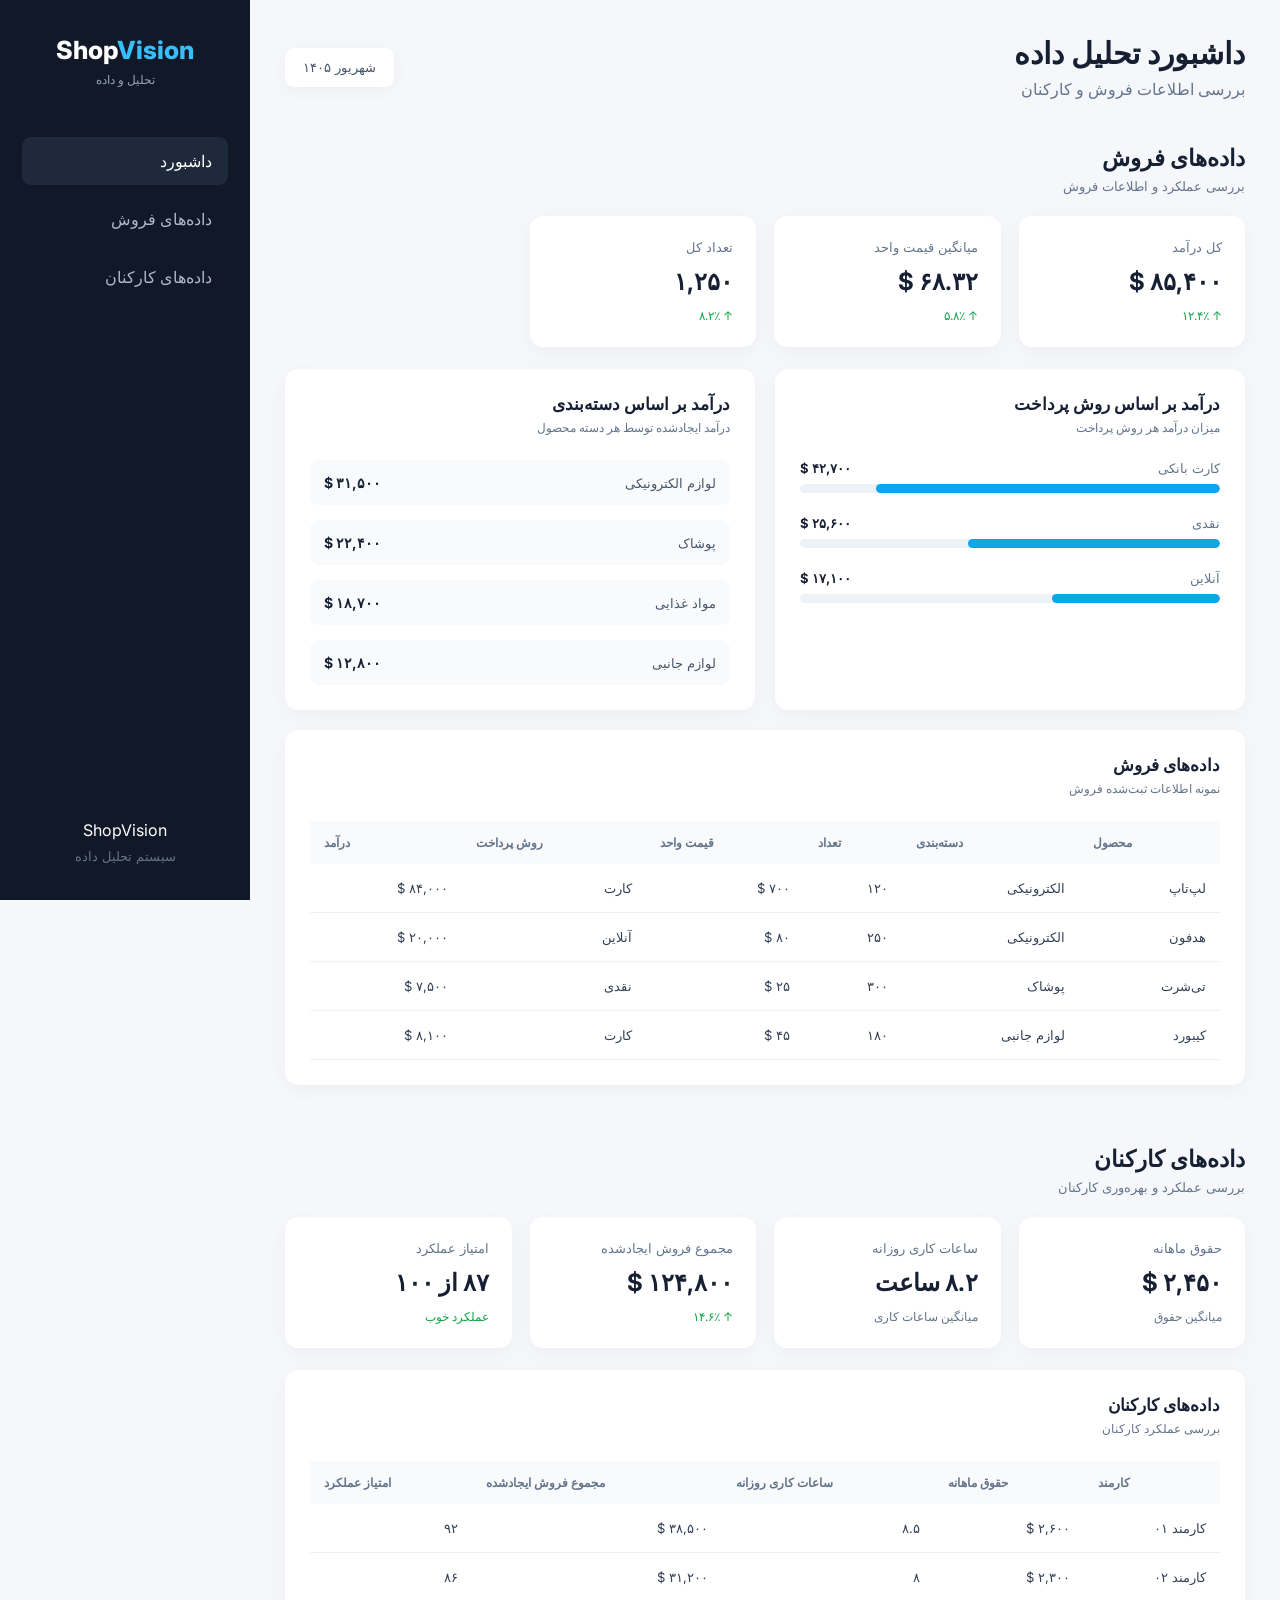
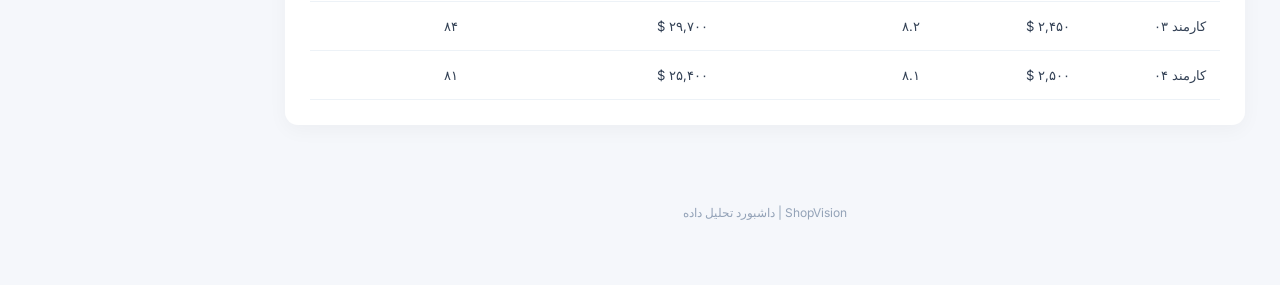
==== index.html @ fabf6aee "base html css" ====
<!DOCTYPE html>
<html lang="fa" dir="rtl">
<head>
    <meta charset="UTF-8">
    <meta name="viewport" content="width=device-width, initial-scale=1.0">
    <title>ShopVision | تحلیل داده</title>

    <link rel="stylesheet"href="style.css">

</head>
<body>


    <!-- ================= SIDEBAR ================= -->

    <aside class="sidebar">

        <div class="logo">
            Shop<span>Vision</span>
        </div>

        <p class="logo-subtitle">
            تحلیل و داده
        </p>


        <nav>

            <a href="#dashboard"
               class="active">

                داشبورد

            </a>


            <a href="#sales">

                داده‌های فروش

            </a>


            <a href="#employees">

                داده‌های کارکنان

            </a>

        </nav>


        <div class="sidebar-footer">

            <p>
                ShopVision
            </p>

            <small>
                سیستم تحلیل داده
            </small>

        </div>

    </aside>



    <!-- ================= MAIN ================= -->

    <main class="main"
          id="dashboard">


        <!-- Header -->

        <header class="header">

            <div>

                <h1>
                    داشبورد تحلیل داده
                </h1>

                <p>
                    بررسی اطلاعات فروش و کارکنان
                </p>

            </div>


            <button class="date-button">

                شهریور ۱۴۰۵

            </button>

        </header>



        <!-- ================= SALES ================= -->

        <section id="sales">


            <div class="section-heading">

                <h2>
                    داده‌های فروش
                </h2>

                <p>
                    بررسی عملکرد و اطلاعات فروش
                </p>

            </div>



            <!-- Sales Cards -->

            <div class="cards">


                <!-- Total Revenue -->

                <div class="card">

                    <span>
                        کل درآمد
                    </span>

                    <h3>
                        ۸۵,۴۰۰ $
                    </h3>

                    <small class="positive">
                        ↑ ۱۲.۴٪
                    </small>

                </div>



                <!-- Average Unit Price -->

                <div class="card">

                    <span>
                        میانگین قیمت واحد
                    </span>

                    <h3>
                        ۶۸.۳۲ $
                    </h3>

                    <small class="positive">
                        ↑ ۵.۸٪
                    </small>

                </div>



                <!-- Total Quantity -->

                <div class="card">

                    <span>
                        تعداد کل
                    </span>

                    <h3>
                        ۱,۲۵۰
                    </h3>

                    <small class="positive">
                        ↑ ۸.۲٪
                    </small>

                </div>

            </div>



            <!-- ================= CHARTS ================= -->

            <div class="charts-grid">


                <!-- Revenue by Payment -->

                <div class="panel">

                    <div class="panel-header">

                        <div>

                            <h3>
                                درآمد بر اساس روش پرداخت
                            </h3>

                            <p>
                                میزان درآمد هر روش پرداخت
                            </p>

                        </div>

                    </div>


                    <div class="payment-chart">


                        <div class="payment-row">

                            <div class="payment-info">

                                <span>
                                    کارت بانکی
                                </span>

                                <strong>
                                    ۴۲,۷۰۰ $
                                </strong>

                            </div>


                            <div class="bar">

                                <div style="width: 82%;"></div>

                            </div>

                        </div>



                        <div class="payment-row">

                            <div class="payment-info">

                                <span>
                                    نقدی
                                </span>

                                <strong>
                                    ۲۵,۶۰۰ $
                                </strong>

                            </div>


                            <div class="bar">

                                <div style="width: 60%;"></div>

                            </div>

                        </div>



                        <div class="payment-row">

                            <div class="payment-info">

                                <span>
                                    آنلاین
                                </span>

                                <strong>
                                    ۱۷,۱۰۰ $
                                </strong>

                            </div>


                            <div class="bar">

                                <div style="width: 40%;"></div>

                            </div>

                        </div>


                    </div>

                </div>



                <!-- Revenue by Category -->

                <div class="panel">


                    <div class="panel-header">

                        <div>

                            <h3>
                                درآمد بر اساس دسته‌بندی
                            </h3>

                            <p>
                                درآمد ایجادشده توسط هر دسته محصول
                            </p>

                        </div>

                    </div>



                    <div class="category-list">


                        <div class="category-item">

                            <span>
                                لوازم الکترونیکی
                            </span>

                            <strong>
                                ۳۱,۵۰۰ $
                            </strong>

                        </div>



                        <div class="category-item">

                            <span>
                                پوشاک
                            </span>

                            <strong>
                                ۲۲,۴۰۰ $
                            </strong>

                        </div>



                        <div class="category-item">

                            <span>
                                مواد غذایی
                            </span>

                            <strong>
                                ۱۸,۷۰۰ $
                            </strong>

                        </div>



                        <div class="category-item">

                            <span>
                                لوازم جانبی
                            </span>

                            <strong>
                                ۱۲,۸۰۰ $
                            </strong>

                        </div>


                    </div>

                </div>

            </div>



            <!-- ================= SALES TABLE ================= -->

            <div class="panel table-panel">


                <div class="panel-header">

                    <div>

                        <h3>
                            داده‌های فروش
                        </h3>

                        <p>
                            نمونه اطلاعات ثبت‌شده فروش
                        </p>

                    </div>

                </div>



                <div class="table-container">


                    <table>


                        <thead>

                            <tr>

                                <th>
                                    محصول
                                </th>

                                <th>دسته‌بندی
                                </th>

                                <th>
                                    تعداد
                                </th>

                                <th>
                                    قیمت واحد
                                </th>

                                <th>
                                    روش پرداخت
                                </th>

                                <th>
                                    درآمد
                                </th>

                            </tr>

                        </thead>



                        <tbody>


                            <tr>

                                <td>
                                    لپ‌تاپ
                                </td>

                                <td>
                                    الکترونیکی
                                </td>

                                <td>
                                    ۱۲۰
                                </td>

                                <td>
                                    ۷۰۰ $
                                </td>

                                <td>
                                    کارت
                                </td>

                                <td>
                                    ۸۴,۰۰۰ $
                                </td>

                            </tr>



                            <tr>

                                <td>
                                    هدفون
                                </td>

                                <td>
                                    الکترونیکی
                                </td>

                                <td>
                                    ۲۵۰
                                </td>

                                <td>
                                    ۸۰ $
                                </td>

                                <td>
                                    آنلاین
                                </td>

                                <td>
                                    ۲۰,۰۰۰ $
                                </td>

                            </tr>



                            <tr>

                                <td>
                                    تی‌شرت
                                </td>

                                <td>
                                    پوشاک
                                </td>

                                <td>
                                    ۳۰۰
                                </td>

                                <td>
                                    ۲۵ $
                                </td>

                                <td>
                                    نقدی
                                </td>

                                <td>
                                    ۷,۵۰۰ $
                                </td>

                            </tr>



                            <tr>

                                <td>
                                    کیبورد
                                </td>

                                <td>
                                    لوازم جانبی
                                </td>

                                <td>
                                    ۱۸۰
                                </td>

                                <td>
                                    ۴۵ $
                                </td>

                                <td>
                                    کارت
                                </td>

                                <td>
                                    ۸,۱۰۰ $
                                </td>

                            </tr>


                        </tbody>

                    </table>

                </div>

            </div>


        </section>



        <!-- ================= EMPLOYEES ================= -->

        <section id="employees">


            <div class="section-heading employee-heading">

                <h2>داده‌های کارکنان
                </h2>

                <p>
                    بررسی عملکرد و بهره‌وری کارکنان
                </p>

            </div>



            <!-- Employee Cards -->

            <div class="cards">


                <div class="card">

                    <span>
                        حقوق ماهانه
                    </span>

                    <h3>
                        ۲,۴۵۰ $
                    </h3>

                    <small>
                        میانگین حقوق
                    </small>

                </div>



                <div class="card">

                    <span>
                        ساعات کاری روزانه
                    </span>

                    <h3>
                        ۸.۲ ساعت
                    </h3>

                    <small>
                        میانگین ساعات کاری
                    </small>

                </div>



                <div class="card">

                    <span>
                        مجموع فروش ایجادشده
                    </span>

                    <h3>
                        ۱۲۴,۸۰۰ $
                    </h3>

                    <small class="positive">
                        ↑ ۱۴.۶٪
                    </small>

                </div>



                <div class="card">

                    <span>
                        امتیاز عملکرد
                    </span>

                    <h3>
                        ۸۷ از ۱۰۰
                    </h3>

                    <small class="positive">
                        عملکرد خوب
                    </small>

                </div>


            </div>



            <!-- Employee Table -->

            <div class="panel table-panel">


                <div class="panel-header">

                    <div>

                        <h3>
                            داده‌های کارکنان
                        </h3>

                        <p>
                            بررسی عملکرد کارکنان
                        </p>

                    </div>

                </div>



                <div class="table-container">


                    <table>


                        <thead>

                            <tr>

                                <th>
                                    کارمند
                                </th>

                                <th>
                                    حقوق ماهانه
                                </th>

                                <th>
                                    ساعات کاری روزانه
                                </th>

                                <th>
                                    مجموع فروش ایجادشده
                                </th>

                                <th>
                                    امتیاز عملکرد
                                </th>

                            </tr>

                        </thead>



                        <tbody>


                            <tr>

                                <td>
                                    کارمند ۰۱
                                </td>

                                <td>
                                    ۲,۶۰۰ $
                                </td>

                                <td>
                                    ۸.۵
                                </td>

                                <td>
                                    ۳۸,۵۰۰ $
                                </td>

                                <td>
                                    ۹۲
                                </td>

                            </tr>



                            <tr>

                                <td>
                                    کارمند ۰۲
                                </td>

                                <td>
                                    ۲,۳۰۰ $
                                </td>

                                <td>
                                    ۸
                                </td>

                                <td>
                                    ۳۱,۲۰۰ $</td>

                                <td>
                                    ۸۶
                                </td>

                            </tr>



                            <tr>

                                <td>
                                    کارمند ۰۳
                                </td>

                                <td>
                                    ۲,۴۵۰ $
                                </td>

                                <td>
                                    ۸.۲
                                </td>

                                <td>
                                    ۲۹,۷۰۰ $
                                </td>

                                <td>
                                    ۸۴
                                </td>

                            </tr>



                            <tr>

                                <td>
                                    کارمند ۰۴
                                </td>

                                <td>
                                    ۲,۵۰۰ $
                                </td>

                                <td>
                                    ۸.۱
                                </td>

                                <td>
                                    ۲۵,۴۰۰ $
                                </td>

                                <td>
                                    ۸۱
                                </td>

                            </tr>


                        </tbody>

                    </table>

                </div>

            </div>


        </section>



        <!-- Footer -->

        <footer>

            ShopVision | داشبورد تحلیل داده

        </footer>


    </main>


</body>
</html>
---- style.css ----
@import url('https://fonts.googleapis.com/css2?family=Inter:wght@400;500;600;700;800&display=swap');


* {
    margin: 0;
    padding: 0;
    box-sizing: border-box;
}


html {
    direction: rtl;
}


body {
    font-family: "Inter", sans-serif;

    background: #f5f7fb;

    color: #172033;
}


/* ================= SIDEBAR ================= */

.sidebar {
    position: fixed;

    left: 0;
    top: 0;

    width: 250px;
    height: 100vh;

    background: #111827;

    color: white;

    padding: 35px 22px;

    display: flex;

    flex-direction: column;
}


.logo {
    font-size: 25px;

    font-weight: 800;

    text-align: center;
}


.logo span {
    color: #38bdf8;
}


.logo-subtitle {
    text-align: center;

    color: #94a3b8;

    font-size: 12px;

    margin-top: 7px;

    margin-bottom: 50px;
}


.sidebar nav {
    display: flex;

    flex-direction: column;

    gap: 10px;
}


.sidebar nav a {
    text-decoration: none;

    color: #aeb8c8;

    padding: 14px 16px;

    border-radius: 9px;

    transition: 0.3s;
}


.sidebar nav a:hover,
.sidebar nav a.active {
    background: #1e293b;

    color: white;
}


.sidebar-footer {
    margin-top: auto;

    text-align: center;

    color: #64748b;
}


.sidebar-footer p {
    color: white;

    margin-bottom: 5px;
}


/* ================= MAIN ================= */

.main {
    margin-left: 250px;

    padding: 35px;
}


/* ================= HEADER ================= */

.header {
    display: flex;

    justify-content: space-between;

    align-items: center;

    margin-bottom: 45px;
}


.header h1 {
    font-size: 30px;

    margin-bottom: 8px;
}


.header p {
    color: #64748b;
}


.date-button {
    border: none;

    background: white;

    padding: 12px 18px;

    border-radius: 9px;

    color: #475569;

    box-shadow: 0 4px 18px rgba(0, 0, 0, 0.04);
}


/* ================= SECTION ================= */

section {
    margin-bottom: 50px;
}


.section-heading {
    margin-bottom: 22px;
}


.section-heading h2 {
    font-size: 23px;

    margin-bottom: 6px;
}


.section-heading p {
    color: #64748b;

    font-size: 13px;
}


.employee-heading {
    margin-top: 60px;
}


/* ================= CARDS ================= */

.cards {
    display: grid;

    grid-template-columns: repeat(4, 1fr);

    gap: 18px;

    margin-bottom: 22px;
}


.card {
    background: white;

    padding: 23px;

    border-radius: 13px;

    box-shadow: 0 5px 20px rgba(0, 0, 0, 0.04);
}


.card span {
    display: block;

    color: #64748b;

    font-size: 13px;

    margin-bottom: 12px;
}


.card h3 {
    font-size: 24px;

    margin-bottom: 8px;
}


.card small {
    color: #64748b;

    font-size: 12px;
}


.card .positive {
    color: #16a34a;
}


/* ================= CHARTS ================= */

.charts-grid {
    display: grid;

    grid-template-columns: 1fr 1fr;

    gap: 20px;

    margin-bottom: 20px;
}


.panel {
    background: white;

    padding: 25px;

    border-radius: 13px;

    box-shadow: 0 5px 20px rgba(0, 0, 0, 0.04);
}


.panel-header {
    display: flex;

    justify-content: space-between;

    margin-bottom: 25px;
}


.panel-header h3 {
    font-size: 17px;

    margin-bottom: 6px;
}


.panel-header p {
    color: #64748b;

    font-size: 12px;
}


/* ================= PAYMENT ================= */

.payment-row {
    margin-bottom: 22px;
}


.payment-info {
    display: flex;

    justify-content: space-between;

    margin-bottom: 8px;

    font-size: 13px;
}


.payment-info span {
    color: #64748b;
}


.bar {
    height: 9px;

    background: #edf2f7;

    border-radius: 20px;

    overflow: hidden;
}


.bar div {
    height: 100%;

    background: #0ea5e9;

    border-radius: 20px;
}


/* ================= CATEGORY ================= */

.category-list {
    display: flex;

    flex-direction: column;

    gap: 15px;
}


.category-item {
    display: flex;

    justify-content: space-between;

    align-items: center;

    padding: 14px;

    background: #f8fafc;

    border-radius: 9px;
}


.category-item span {
    color: #475569;

    font-size: 13px;
}


.category-item strong {
    font-size: 14px;
}


/* ================= TABLE ================= */

.table-panel {
    margin-top: 20px;
}


.table-container {
    width: 100%;

    overflow-x: auto;
}


table {
    width: 100%;

    border-collapse: collapse;

    min-width: 700px;
}


th {
    text-align: left;

    padding: 14px;

    background: #f8fafc;

    color: #64748b;

    font-size: 12px;

    font-weight: 600;
}


td {
    padding: 16px 14px;

    border-bottom: 1px solid #edf2f7;

    font-size: 13px;

    color: #334155;
}


tbody tr:hover {
    background: #f8fafc;
}


/* ================= FOOTER ================= */

footer {
    text-align: center;

    color: #94a3b8;

    font-size: 12px;

    padding: 30px 0;
}


/* ================= RESPONSIVE ================= */

@media (max-width: 1100px) {

    .cards {
        grid-template-columns: repeat(2, 1fr);
    }

    .charts-grid {
        grid-template-columns: 1fr;
    }

}


@media (max-width: 750px) {

    .sidebar {
        position: relative;

        width: 100%;

        height: auto;

        padding: 20px;
    }


    .logo-subtitle {
        margin-bottom: 20px;
    }


    .sidebar nav {
        flex-direction: row;

        overflow-x: auto;
    }


    .sidebar-footer {
        display: none;
    }


    .main {
        margin-left: 0;

        padding: 20px;
    }


    .header {
        flex-direction: column;

        align-items: flex-start;

        gap: 15px;
    }


    .cards {
        grid-template-columns: 1fr;
    }

}
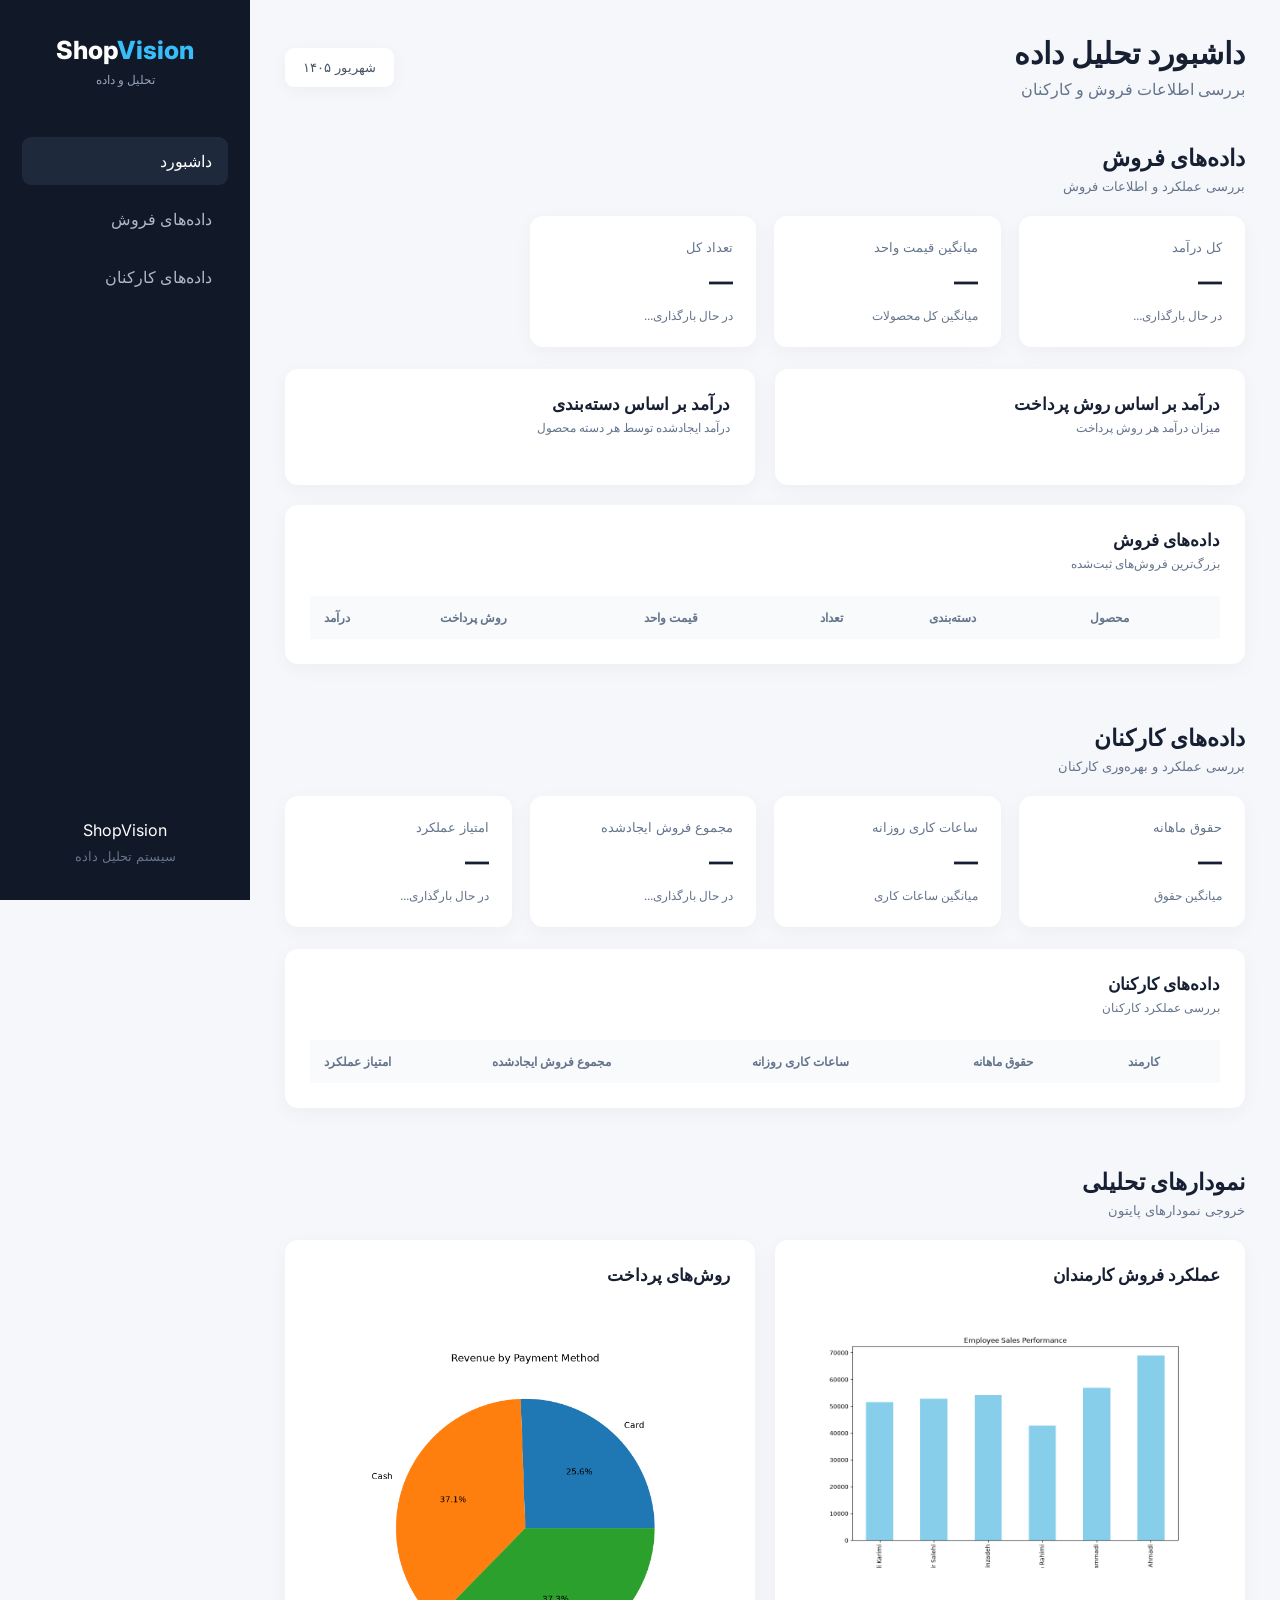
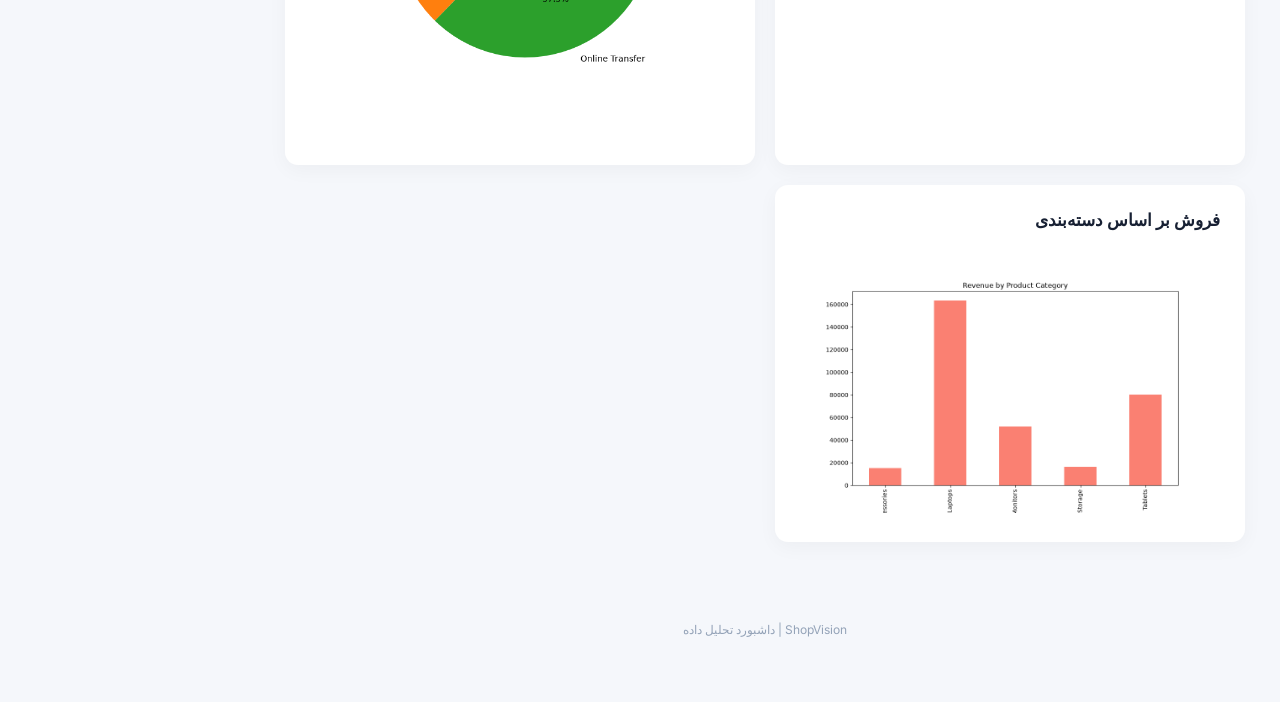
==== commit 8d909229: "improved code" ====
--- a/index.html
+++ b/index.html
@@ -5,7 +5,7 @@
     <meta name="viewport" content="width=device-width, initial-scale=1.0">
     <title>ShopVision | تحلیل داده</title>
 
-    <link rel="stylesheet"href="style.css">
+    <link rel="stylesheet" href="style.css">
 
 </head>
 <body>
@@ -26,25 +26,16 @@
 
         <nav>
 
-            <a href="#dashboard"
-               class="active">
-
+            <a href="#dashboard" class="active">
                 داشبورد
-
             </a>
 
-
             <a href="#sales">
-
                 داده‌های فروش
-
             </a>
 
-
             <a href="#employees">
-
                 داده‌های کارکنان
-
             </a>
 
         </nav>
@@ -68,8 +59,7 @@
 
     <!-- ================= MAIN ================= -->
 
-    <main class="main"
-          id="dashboard">
+    <main class="main" id="dashboard">
 
 
         <!-- Header -->
@@ -90,9 +80,7 @@
 
 
             <button class="date-button">
-
                 شهریور ۱۴۰۵
-
             </button>
 
         </header>
@@ -131,12 +119,12 @@
                         کل درآمد
                     </span>
 
-                    <h3>
-                        ۸۵,۴۰۰ $
+                    <h3 id="stat-revenue">
+                        —
                     </h3>
 
-                    <small class="positive">
-                        ↑ ۱۲.۴٪
+                    <small id="stat-revenue-sub">
+                        در حال بارگذاری...
                     </small>
 
                 </div>
@@ -151,12 +139,12 @@
                         میانگین قیمت واحد
                     </span>
 
-                    <h3>
-                        ۶۸.۳۲ $
+                    <h3 id="stat-avg-price">
+                        —
                     </h3>
 
-                    <small class="positive">
-                        ↑ ۵.۸٪
+                    <small>
+                        میانگین کل محصولات
                     </small>
 
                 </div>
@@ -171,12 +159,12 @@
                         تعداد کل
                     </span>
 
-                    <h3>
-                        ۱,۲۵۰
+                    <h3 id="stat-quantity">
+                        —
                     </h3>
 
-                    <small class="positive">
-                        ↑ ۸.۲٪
+                    <small id="stat-quantity-sub">
+                        در حال بارگذاری...
                     </small>
 
                 </div>
@@ -211,82 +199,7 @@
                     </div>
 
 
-                    <div class="payment-chart">
-
-
-                        <div class="payment-row">
-
-                            <div class="payment-info">
-
-                                <span>
-                                    کارت بانکی
-                                </span>
-
-                                <strong>
-                                    ۴۲,۷۰۰ $
-                                </strong>
-
-                            </div>
-
-
-                            <div class="bar">
-
-                                <div style="width: 82%;"></div>
-
-                            </div>
-
-                        </div>
-
-
-
-                        <div class="payment-row">
-
-                            <div class="payment-info">
-
-                                <span>
-                                    نقدی
-                                </span>
-
-                                <strong>
-                                    ۲۵,۶۰۰ $
-                                </strong>
-
-                            </div>
-
-
-                            <div class="bar">
-
-                                <div style="width: 60%;"></div>
-
-                            </div>
-
-                        </div>
-
-
-
-                        <div class="payment-row">
-
-                            <div class="payment-info">
-
-                                <span>
-                                    آنلاین
-                                </span>
-
-                                <strong>
-                                    ۱۷,۱۰۰ $
-                                </strong>
-
-                            </div>
-
-
-                            <div class="bar">
-
-                                <div style="width: 40%;"></div>
-
-                            </div>
-
-                        </div>
-
+                    <div class="payment-chart" id="payment-chart">
 
                     </div>
 
@@ -317,63 +230,7 @@
 
 
 
-                    <div class="category-list">
-
-
-                        <div class="category-item">
-
-                            <span>
-                                لوازم الکترونیکی
-                            </span>
-
-                            <strong>
-                                ۳۱,۵۰۰ $
-                            </strong>
-
-                        </div>
-
-
-
-                        <div class="category-item">
-
-                            <span>
-                                پوشاک
-                            </span>
-
-                            <strong>
-                                ۲۲,۴۰۰ $
-                            </strong>
-
-                        </div>
-
-
-
-                        <div class="category-item">
-
-                            <span>
-                                مواد غذایی
-                            </span>
-
-                            <strong>
-                                ۱۸,۷۰۰ $
-                            </strong>
-
-                        </div>
-
-
-
-                        <div class="category-item">
-
-                            <span>
-                                لوازم جانبی
-                            </span>
-
-                            <strong>
-                                ۱۲,۸۰۰ $
-                            </strong>
-
-                        </div>
-
+                    <div class="category-list" id="category-list">
 
                     </div>
 
@@ -397,7 +254,7 @@
                         </h3>
 
                         <p>
-                            نمونه اطلاعات ثبت‌شده فروش
+                            بزرگ‌ترین فروش‌های ثبت‌شده
                         </p>
 
                     </div>
@@ -420,7 +277,8 @@
                                     محصول
                                 </th>
 
-                                <th>دسته‌بندی
+                                <th>
+                                    دسته‌بندی
                                 </th>
 
                                 <th>
@@ -445,127 +303,7 @@
 
 
 
-                        <tbody>
-
-
-                            <tr>
-
-                                <td>
-                                    لپ‌تاپ
-                                </td>
-
-                                <td>
-                                    الکترونیکی
-                                </td>
-
-                                <td>
-                                    ۱۲۰
-                                </td>
-
-                                <td>
-                                    ۷۰۰ $
-                                </td>
-
-                                <td>
-                                    کارت
-                                </td>
-
-                                <td>
-                                    ۸۴,۰۰۰ $
-                                </td>
-
-                            </tr>
-
-
-
-                            <tr>
-
-                                <td>
-                                    هدفون
-                                </td>
-
-                                <td>
-                                    الکترونیکی
-                                </td>
-
-                                <td>
-                                    ۲۵۰
-                                </td>
-
-                                <td>
-                                    ۸۰ $
-                                </td>
-
-                                <td>
-                                    آنلاین
-                                </td>
-
-                                <td>
-                                    ۲۰,۰۰۰ $
-                                </td>
-
-                            </tr>
-
-
-
-                            <tr>
-
-                                <td>
-                                    تی‌شرت
-                                </td>
-
-                                <td>
-                                    پوشاک
-                                </td>
-
-                                <td>
-                                    ۳۰۰
-                                </td>
-
-                                <td>
-                                    ۲۵ $
-                                </td>
-
-                                <td>
-                                    نقدی
-                                </td>
-
-                                <td>
-                                    ۷,۵۰۰ $
-                                </td>
-
-                            </tr>
-
-
-
-                            <tr>
-
-                                <td>
-                                    کیبورد
-                                </td>
-
-                                <td>
-                                    لوازم جانبی
-                                </td>
-
-                                <td>
-                                    ۱۸۰
-                                </td>
-
-                                <td>
-                                    ۴۵ $
-                                </td>
-
-                                <td>
-                                    کارت
-                                </td>
-
-                                <td>
-                                    ۸,۱۰۰ $
-                                </td>
-
-                            </tr>
-
+                        <tbody id="sales-tbody">
 
                         </tbody>
 
@@ -587,7 +325,8 @@
 
             <div class="section-heading employee-heading">
 
-                <h2>داده‌های کارکنان
+                <h2>
+                    داده‌های کارکنان
                 </h2>
 
                 <p>
@@ -609,8 +348,8 @@
                         حقوق ماهانه
                     </span>
 
-                    <h3>
-                        ۲,۴۵۰ $
+                    <h3 id="emp-salary">
+                        —
                     </h3>
 
                     <small>
@@ -627,8 +366,8 @@
                         ساعات کاری روزانه
                     </span>
 
-                    <h3>
-                        ۸.۲ ساعت
+                    <h3 id="emp-hours">
+                        —
                     </h3>
 
                     <small>
@@ -645,12 +384,12 @@
                         مجموع فروش ایجادشده
                     </span>
 
-                    <h3>
-                        ۱۲۴,۸۰۰ $
+                    <h3 id="emp-total-sales">
+                        —
                     </h3>
 
-                    <small class="positive">
-                        ↑ ۱۴.۶٪
+                    <small id="emp-count">
+                        در حال بارگذاری...
                     </small>
 
                 </div>
@@ -663,12 +402,12 @@
                         امتیاز عملکرد
                     </span>
 
-                    <h3>
-                        ۸۷ از ۱۰۰
+                    <h3 id="emp-score">
+                        —
                     </h3>
 
-                    <small class="positive">
-                        عملکرد خوب
+                    <small id="emp-score-label">
+                        در حال بارگذاری...
                     </small>
 
                 </div>
@@ -737,110 +476,7 @@
 
 
 
-                        <tbody>
-
-
-                            <tr>
-
-                                <td>
-                                    کارمند ۰۱
-                                </td>
-
-                                <td>
-                                    ۲,۶۰۰ $
-                                </td>
-
-                                <td>
-                                    ۸.۵
-                                </td>
-
-                                <td>
-                                    ۳۸,۵۰۰ $
-                                </td>
-
-                                <td>
-                                    ۹۲
-                                </td>
-
-                            </tr>
-
-
-
-                            <tr>
-
-                                <td>
-                                    کارمند ۰۲
-                                </td>
-
-                                <td>
-                                    ۲,۳۰۰ $
-                                </td>
-
-                                <td>
-                                    ۸
-                                </td>
-
-                                <td>
-                                    ۳۱,۲۰۰ $</td>
-
-                                <td>
-                                    ۸۶
-                                </td>
-
-                            </tr>
-
-
-
-                            <tr>
-
-                                <td>
-                                    کارمند ۰۳
-                                </td>
-
-                                <td>
-                                    ۲,۴۵۰ $
-                                </td>
-
-                                <td>
-                                    ۸.۲
-                                </td>
-
-                                <td>
-                                    ۲۹,۷۰۰ $
-                                </td>
-
-                                <td>
-                                    ۸۴
-                                </td>
-
-                            </tr>
-
-
-
-                            <tr>
-
-                                <td>
-                                    کارمند ۰۴
-                                </td>
-
-                                <td>
-                                    ۲,۵۰۰ $
-                                </td>
-
-                                <td>
-                                    ۸.۱
-                                </td>
-
-                                <td>
-                                    ۲۵,۴۰۰ $
-                                </td>
-
-                                <td>
-                                    ۸۱
-                                </td>
-
-                            </tr>
-
+                        <tbody id="employees-tbody">
 
                         </tbody>
 
@@ -851,6 +487,86 @@
             </div>
 
 
+
+            <!-- ================= MATPLOTLIB CHARTS ================= -->
+
+            <div class="section-heading employee-heading">
+
+                <h2>
+                    نمودارهای تحلیلی
+                </h2>
+
+                <p>
+                    خروجی نمودارهای پایتون
+                </p>
+
+            </div>
+
+
+            <div class="charts-grid">
+
+
+                <div class="panel">
+
+                    <div class="panel-header">
+
+                        <div>
+
+                            <h3>
+                                عملکرد فروش کارمندان
+                            </h3>
+
+                        </div>
+
+                    </div>
+
+                    <img src="chart_employee_performance.png" alt="عملکرد فروش کارمندان" class="chart-img">
+
+                </div>
+
+
+
+                <div class="panel">
+
+                    <div class="panel-header">
+
+                        <div>
+
+                            <h3>
+                                روش‌های پرداخت
+                            </h3>
+
+                        </div>
+
+                    </div>
+
+                    <img src="chart_payment_methods.png" alt="روش‌های پرداخت" class="chart-img">
+
+                </div>
+
+
+
+                <div class="panel">
+
+                    <div class="panel-header">
+
+                        <div>
+
+                            <h3>
+                                فروش بر اساس دسته‌بندی
+                            </h3>
+
+                        </div>
+
+                    </div>
+
+                    <img src="chart_category_sales.png" alt="فروش دسته‌بندی" class="chart-img">
+
+                </div>
+
+            </div>
+
+
         </section>
 
 
@@ -858,14 +574,157 @@
         <!-- Footer -->
 
         <footer>
-
             ShopVision | داشبورد تحلیل داده
-
         </footer>
 
 
     </main>
 
 
+    <script src="dashboard_data.js"></script>
+
+    <script>
+        // ---------- ابزارهای قالب‌بندی ----------
+
+        const faDigits = (s) =>
+            String(s).replace(/\d/g, (d) => '۰۱۲۳۴۵۶۷۸۹'[d]);
+
+        const money = (n, decimals = 0) =>
+            faDigits(
+                n.toLocaleString('en-US', {
+                    minimumFractionDigits: decimals,
+                    maximumFractionDigits: decimals,
+                })
+            ) + ' $';
+
+        const num = (n, decimals = 0) =>
+            faDigits(
+                n.toLocaleString('en-US', {
+                    minimumFractionDigits: decimals,
+                    maximumFractionDigits: decimals,
+                })
+            );
+
+        const paymentLabels = {
+            'Card': 'کارت بانکی',
+            'Cash': 'نقدی',
+            'Online Transfer': 'آنلاین',
+        };
+
+        const categoryLabels = {
+            'Accessories': 'لوازم جانبی',
+            'Laptops': 'لپ‌تاپ',
+            'Monitors': 'مانیتور',
+            'Storage': 'ذخیره‌ساز',
+            'Tablets': 'تبلت',
+        };
+
+        const data = DASHBOARD_DATA;
+        const sales = data.sales;
+
+        // ---------- کارت‌های فروش ----------
+
+        document.getElementById('stat-revenue').textContent = money(sales.total_revenue);
+        document.getElementById('stat-revenue-sub').textContent =
+            num(data.total_orders) + ' تراکنش ثبت‌شده';
+
+        document.getElementById('stat-avg-price').textContent = money(sales.avg_unit_price, 2);
+
+        document.getElementById('stat-quantity').textContent = num(sales.total_quantity);
+        document.getElementById('stat-quantity-sub').textContent = 'قطعه فروخته‌شده';
+
+        // ---------- نمودار روش پرداخت ----------
+
+        const paymentEntries = Object.entries(sales.revenue_by_payment);
+        const maxPayment = Math.max(...paymentEntries.map(([, v]) => v));
+
+        document.getElementById('payment-chart').innerHTML = paymentEntries
+            .map(([method, value]) => `
+                <div class="payment-row">
+                    <div class="payment-info">
+                        <span>${paymentLabels[method] || method}</span>
+                        <strong>${money(value)}</strong>
+                    </div>
+                    <div class="bar">
+                        <div style="width: ${Math.round((value / maxPayment) * 100)}%;"></div>
+                    </div>
+                </div>
+            `)
+            .join('');
+
+        // ---------- لیست دسته‌بندی‌ها ----------
+
+        const categoryEntries = Object.entries(sales.revenue_by_category)
+            .sort((a, b) => b[1] - a[1]);
+
+        document.getElementById('category-list').innerHTML = categoryEntries
+            .map(([cat, value]) => `
+                <div class="category-item">
+                    <span>${categoryLabels[cat] || cat}</span>
+                    <strong>${money(value)}</strong>
+                </div>
+            `)
+            .join('');
+
+        // ---------- جدول فروش ----------
+
+        document.getElementById('sales-tbody').innerHTML = data.recent_sales
+            .map((row) => `
+                <tr>
+                    <td>${row.product}</td>
+                    <td>${categoryLabels[row.category] || row.category}</td>
+                    <td>${num(row.quantity)}</td>
+                    <td>${money(row.unit_price_usd, 2)}</td>
+                    <td>${paymentLabels[row.payment_method] || row.payment_method}</td>
+                    <td>${money(row.revenue_usd, 2)}</td>
+                </tr>
+            `)
+            .join('');
+
+        // ---------- کارت‌های کارکنان ----------
+
+        const employees = Object.values(data.employees);
+        const avg = (arr) => arr.reduce((a, b) => a + b, 0) / arr.length;
+
+        const avgSalary = avg(employees.map((e) => e.monthly_salary_usd));
+        const avgHours = avg(employees.map((e) => e.hours_per_day));
+        const totalSales = employees.reduce((a, e) => a + e.total_sales_generated, 0);
+        const avgScore = avg(employees.map((e) => e.performance_score));
+
+        document.getElementById('emp-salary').textContent = money(avgSalary);
+        document.getElementById('emp-hours').textContent = faDigits(avgHours.toFixed(1)) + ' ساعت';
+        document.getElementById('emp-total-sales').textContent = money(totalSales);
+        document.getElementById('emp-count').textContent =
+            num(employees.length) + ' کارمند فعال';
+        document.getElementById('emp-score').textContent =
+            faDigits(Math.round(avgScore)) + ' از ۱۰۰';
+
+        const scoreLabel = document.getElementById('emp-score-label');
+        if (avgScore >= 90) {
+            scoreLabel.textContent = 'عملکرد عالی';
+            scoreLabel.className = 'positive';
+        } else if (avgScore >= 75) {
+            scoreLabel.textContent = 'عملکرد خوب';
+            scoreLabel.className = 'positive';
+        } else {
+            scoreLabel.textContent = 'قابل بهبود';
+        }
+
+        // ---------- جدول کارکنان ----------
+
+        document.getElementById('employees-tbody').innerHTML = Object.entries(data.employees)
+            .sort((a, b) => b[1].total_sales_generated - a[1].total_sales_generated)
+            .map(([name, e]) => `
+                <tr>
+                    <td>${name}</td>
+                    <td>${money(e.monthly_salary_usd)}</td>
+                    <td>${faDigits(e.hours_per_day)}</td>
+                    <td>${money(e.total_sales_generated)}</td>
+                    <td>${faDigits(e.performance_score.toFixed(1))}</td>
+                </tr>
+            `)
+            .join('');
+    </script>
+
 </body>
-</html>+</html>
--- a/style.css
+++ b/style.css
@@ -299,6 +299,17 @@
 }
 
 
+/* ================= CHART IMAGES ================= */
+
+.chart-img {
+    width: 100%;
+
+    height: auto;
+
+    border-radius: 9px;
+}
+
+
 /* ================= PAYMENT ================= */
 
 .payment-row {
